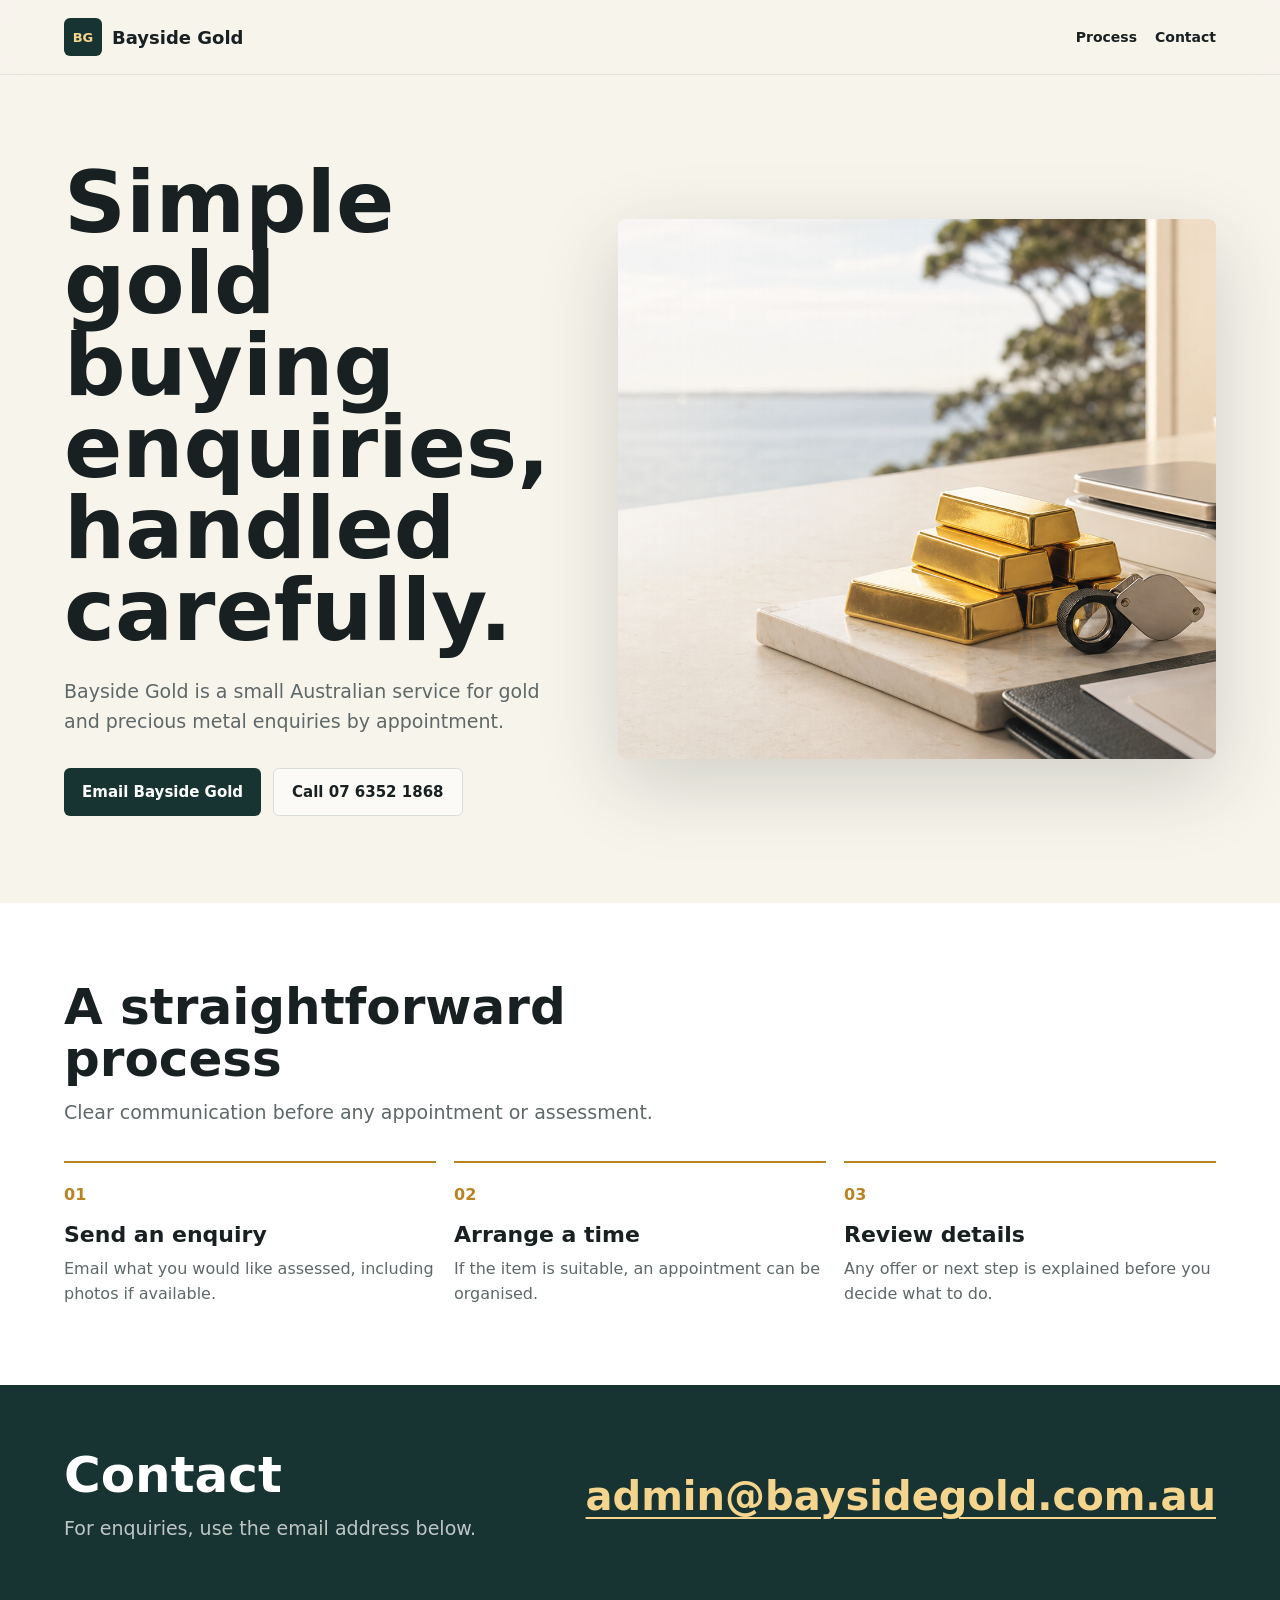
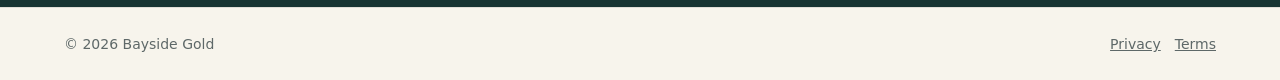
==== index.html @ e3c2812b "Create Bayside Gold website" ====
<!doctype html>
<html lang="en-AU">
  <head>
    <meta charset="utf-8">
    <meta name="viewport" content="width=device-width, initial-scale=1">
    <title>Bayside Gold | Gold Buying Enquiries</title>
    <meta name="description" content="Bayside Gold handles simple gold and precious metal buying enquiries by appointment.">
    <link rel="stylesheet" href="styles.css">
  </head>
  <body>
    <header class="site-header">
      <a class="brand" href="index.html" aria-label="Bayside Gold home">
        <span class="brand-mark">BG</span>
        <span>Bayside Gold</span>
      </a>
      <nav aria-label="Main navigation">
        <a href="#process">Process</a>
        <a href="#contact">Contact</a>
      </nav>
    </header>

    <main>
      <section class="hero">
        <div class="hero-copy">
          <h1>Simple gold buying enquiries, handled carefully.</h1>
          <p>Bayside Gold is a small Australian service for gold and precious metal enquiries by appointment.</p>
          <div class="hero-actions">
            <a class="button primary" href="mailto:admin@baysidegold.com.au">Email Bayside Gold</a>
            <a class="button secondary" href="tel:+617635218868">Call 07 6352 1868</a>
          </div>
        </div>
        <div class="hero-image" role="img" aria-label="Gold bars and a scale on a clean coastal workbench"></div>
      </section>

      <section class="section" id="process">
        <div class="section-heading">
          <h2>A straightforward process</h2>
          <p>Clear communication before any appointment or assessment.</p>
        </div>
        <div class="steps">
          <article>
            <span>01</span>
            <h3>Send an enquiry</h3>
            <p>Email what you would like assessed, including photos if available.</p>
          </article>
          <article>
            <span>02</span>
            <h3>Arrange a time</h3>
            <p>If the item is suitable, an appointment can be organised.</p>
          </article>
          <article>
            <span>03</span>
            <h3>Review details</h3>
            <p>Any offer or next step is explained before you decide what to do.</p>
          </article>
        </div>
      </section>

      <section class="contact-band" id="contact">
        <div>
          <h2>Contact</h2>
          <p>For enquiries, use the email address below.</p>
        </div>
        <a class="contact-link" href="mailto:admin@baysidegold.com.au">admin@baysidegold.com.au</a>
      </section>
    </main>

    <footer>
      <span>&copy; 2026 Bayside Gold</span>
      <span>
        <a href="privacy.html">Privacy</a>
        <a href="terms.html">Terms</a>
      </span>
    </footer>
  </body>
</html>
---- styles.css ----
:root {
  color-scheme: light;
  --ink: #192021;
  --muted: #5e6868;
  --line: #d8dedb;
  --paper: #f7f4ec;
  --white: #ffffff;
  --gold: #b88323;
  --deep: #173432;
}

* {
  box-sizing: border-box;
}

body {
  margin: 0;
  font-family: Inter, ui-sans-serif, system-ui, -apple-system, BlinkMacSystemFont, "Segoe UI", sans-serif;
  color: var(--ink);
  background: var(--paper);
}

a {
  color: inherit;
}

.site-header {
  min-height: 72px;
  display: flex;
  align-items: center;
  justify-content: space-between;
  gap: 24px;
  padding: 18px clamp(20px, 5vw, 72px);
  background: rgba(247, 244, 236, 0.92);
  border-bottom: 1px solid rgba(25, 32, 33, 0.08);
  position: sticky;
  top: 0;
  z-index: 10;
  backdrop-filter: blur(12px);
}

.brand {
  display: inline-flex;
  align-items: center;
  gap: 10px;
  text-decoration: none;
  font-weight: 800;
  font-size: 18px;
}

.brand-mark {
  width: 38px;
  height: 38px;
  display: grid;
  place-items: center;
  border-radius: 6px;
  background: var(--deep);
  color: #f5d58d;
  font-size: 13px;
  letter-spacing: 0;
}

nav {
  display: flex;
  gap: 18px;
  font-size: 14px;
  font-weight: 700;
}

nav a {
  text-decoration: none;
}

.hero {
  display: grid;
  grid-template-columns: minmax(0, 0.9fr) minmax(320px, 1.1fr);
  min-height: calc(100vh - 72px);
  padding: clamp(28px, 5vw, 72px);
  gap: clamp(28px, 5vw, 64px);
  align-items: center;
}

.hero-copy {
  max-width: 640px;
}

h1,
h2,
h3,
p {
  margin-top: 0;
}

h1 {
  font-size: clamp(44px, 7vw, 86px);
  line-height: 0.95;
  margin-bottom: 24px;
  letter-spacing: 0;
}

.hero p,
.section-heading p,
.contact-band p,
.legal-page p {
  color: var(--muted);
  font-size: 19px;
  line-height: 1.6;
}

.hero-actions {
  display: flex;
  flex-wrap: wrap;
  gap: 12px;
  margin-top: 32px;
}

.button {
  display: inline-flex;
  align-items: center;
  justify-content: center;
  min-height: 48px;
  border-radius: 6px;
  padding: 0 18px;
  font-size: 15px;
  font-weight: 800;
  text-decoration: none;
}

.primary {
  background: var(--deep);
  color: var(--white);
}

.secondary {
  border: 1px solid var(--line);
  background: rgba(255, 255, 255, 0.56);
}

.hero-image {
  min-height: 540px;
  border-radius: 8px;
  background-image: linear-gradient(90deg, rgba(247, 244, 236, 0.2), rgba(247, 244, 236, 0)), url("assets/hero-gold.png");
  background-size: cover;
  background-position: center;
  box-shadow: 0 24px 80px rgba(36, 40, 30, 0.18);
}

.section {
  padding: 78px clamp(20px, 5vw, 72px);
  background: var(--white);
}

.section-heading {
  max-width: 700px;
  margin-bottom: 34px;
}

h2 {
  font-size: clamp(30px, 4vw, 50px);
  line-height: 1.04;
  margin-bottom: 12px;
  letter-spacing: 0;
}

.steps {
  display: grid;
  grid-template-columns: repeat(3, minmax(0, 1fr));
  gap: 18px;
}

.steps article {
  border-top: 2px solid var(--gold);
  padding: 22px 0 0;
}

.steps span {
  display: block;
  color: var(--gold);
  font-weight: 900;
  margin-bottom: 18px;
}

.steps h3 {
  font-size: 22px;
  margin-bottom: 10px;
}

.steps p {
  color: var(--muted);
  line-height: 1.55;
  margin-bottom: 0;
}

.contact-band {
  display: flex;
  align-items: center;
  justify-content: space-between;
  gap: 28px;
  padding: 64px clamp(20px, 5vw, 72px);
  background: var(--deep);
  color: var(--white);
}

.contact-band p {
  color: rgba(255, 255, 255, 0.72);
  margin-bottom: 0;
}

.contact-link {
  color: #f5d58d;
  font-size: clamp(22px, 4vw, 40px);
  font-weight: 900;
  text-decoration-thickness: 2px;
  text-underline-offset: 7px;
  overflow-wrap: anywhere;
}

.legal-page {
  max-width: 760px;
  min-height: calc(100vh - 170px);
  padding: 84px clamp(20px, 5vw, 72px);
}

footer {
  display: flex;
  align-items: center;
  justify-content: space-between;
  gap: 18px;
  padding: 28px clamp(20px, 5vw, 72px);
  border-top: 1px solid rgba(25, 32, 33, 0.1);
  color: var(--muted);
  font-size: 14px;
}

footer span:last-child {
  display: flex;
  gap: 14px;
}

@media (max-width: 820px) {
  .site-header {
    align-items: flex-start;
    flex-direction: column;
  }

  .hero {
    grid-template-columns: 1fr;
    min-height: auto;
  }

  .hero-image {
    min-height: 320px;
    order: -1;
  }

  .steps {
    grid-template-columns: 1fr;
  }

  .contact-band,
  footer {
    align-items: flex-start;
    flex-direction: column;
  }
}
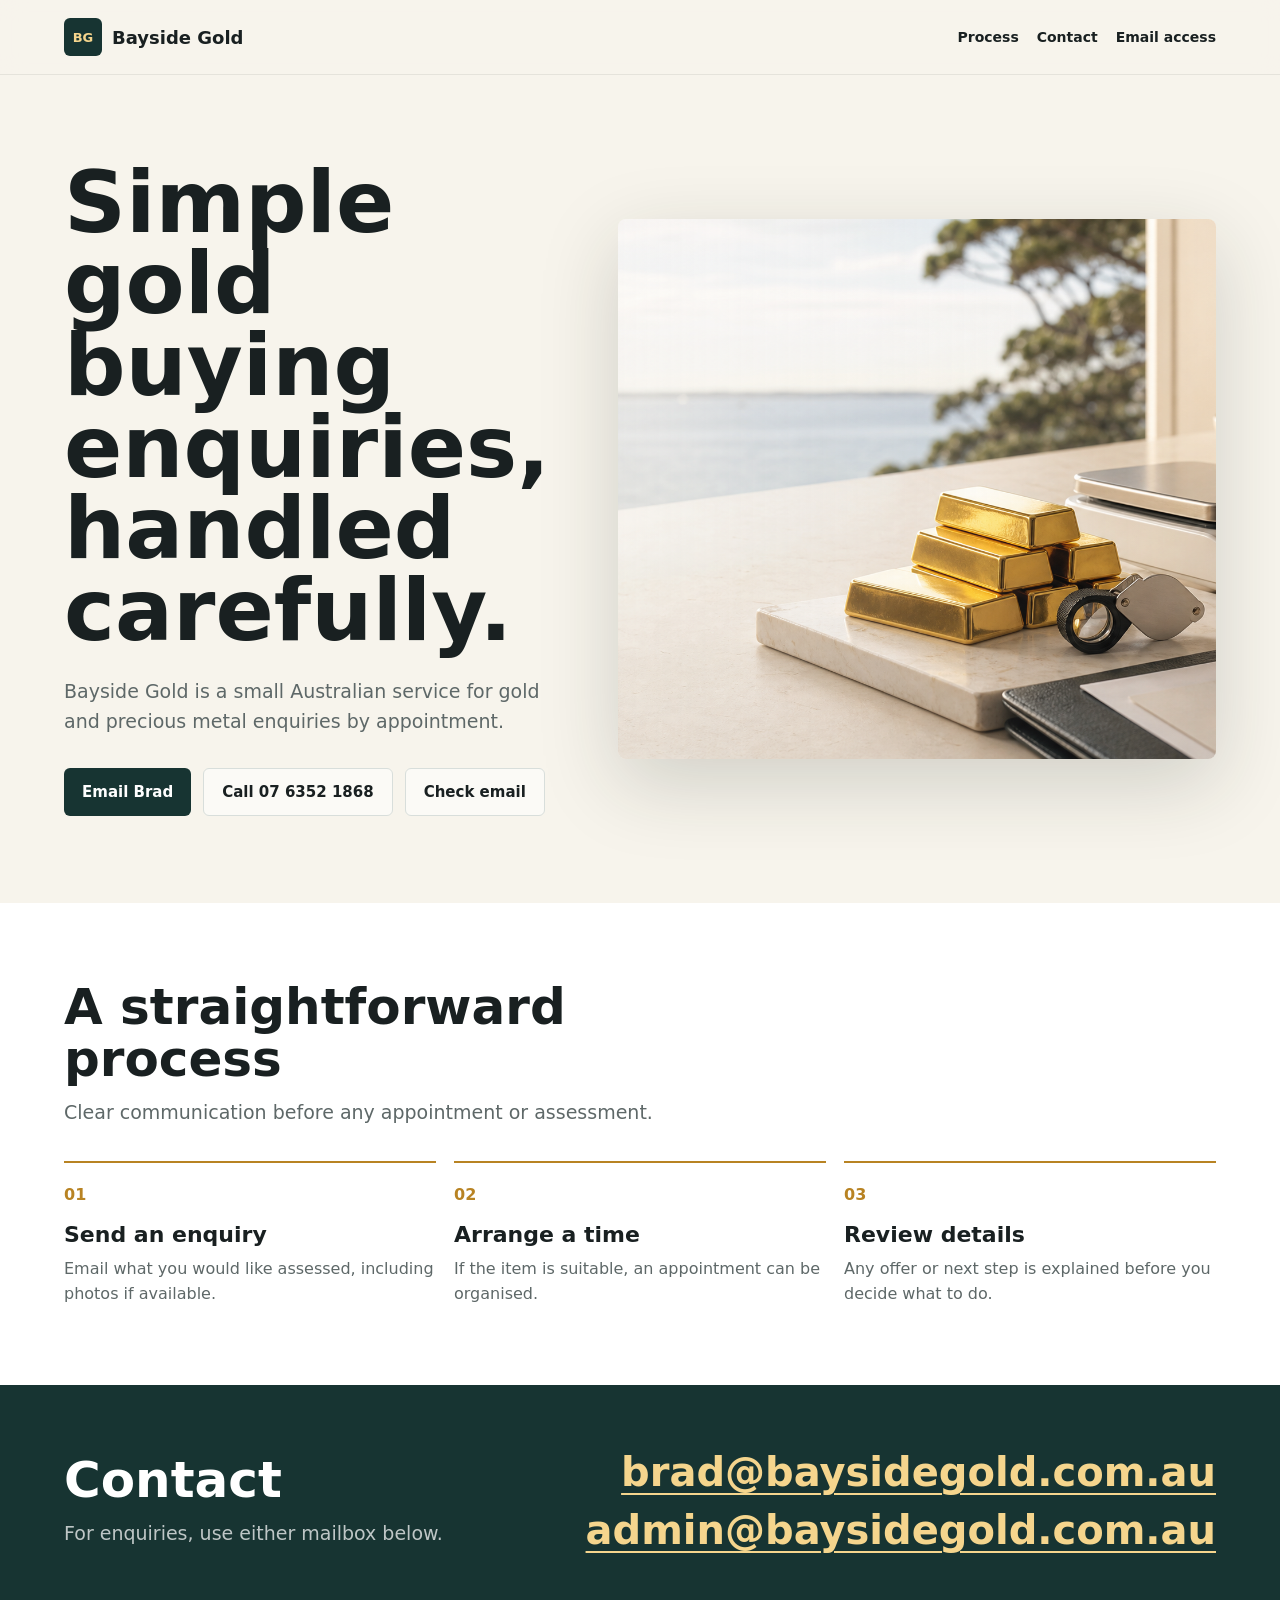
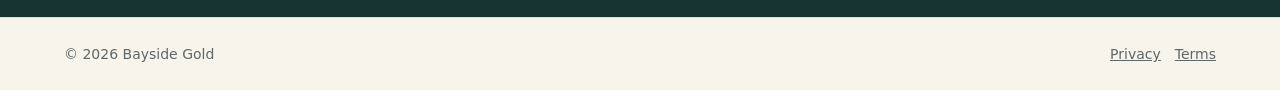
==== commit 6b26b546: "Add email access page" ====
--- a/index.html
+++ b/index.html
@@ -16,6 +16,7 @@
       <nav aria-label="Main navigation">
         <a href="#process">Process</a>
         <a href="#contact">Contact</a>
+        <a href="mail.html">Email access</a>
       </nav>
     </header>
 
@@ -25,8 +26,9 @@
           <h1>Simple gold buying enquiries, handled carefully.</h1>
           <p>Bayside Gold is a small Australian service for gold and precious metal enquiries by appointment.</p>
           <div class="hero-actions">
-            <a class="button primary" href="mailto:admin@baysidegold.com.au">Email Bayside Gold</a>
+            <a class="button primary" href="mailto:brad@baysidegold.com.au">Email Brad</a>
             <a class="button secondary" href="tel:+617635218868">Call 07 6352 1868</a>
+            <a class="button secondary" href="mail.html">Check email</a>
           </div>
         </div>
         <div class="hero-image" role="img" aria-label="Gold bars and a scale on a clean coastal workbench"></div>
@@ -59,9 +61,12 @@
       <section class="contact-band" id="contact">
         <div>
           <h2>Contact</h2>
-          <p>For enquiries, use the email address below.</p>
+          <p>For enquiries, use either mailbox below.</p>
         </div>
-        <a class="contact-link" href="mailto:admin@baysidegold.com.au">admin@baysidegold.com.au</a>
+        <div class="contact-links" aria-label="Bayside Gold email addresses">
+          <a class="contact-link" href="mailto:brad@baysidegold.com.au">brad@baysidegold.com.au</a>
+          <a class="contact-link" href="mailto:admin@baysidegold.com.au">admin@baysidegold.com.au</a>
+        </div>
       </section>
     </main>
 
--- a/styles.css
+++ b/styles.css
@@ -206,13 +206,86 @@
   margin-bottom: 0;
 }
 
+.contact-links {
+  display: grid;
+  gap: 12px;
+  justify-items: end;
+}
+
 .contact-link {
   color: #f5d58d;
-  font-size: clamp(22px, 4vw, 40px);
+  font-size: clamp(20px, 4vw, 40px);
   font-weight: 900;
   text-decoration-thickness: 2px;
   text-underline-offset: 7px;
   overflow-wrap: anywhere;
+}
+
+.mail-page {
+  min-height: calc(100vh - 72px);
+}
+
+.mail-hero {
+  display: grid;
+  align-items: center;
+  min-height: 56vh;
+  padding: clamp(48px, 8vw, 110px) clamp(20px, 5vw, 72px);
+  background: var(--deep);
+  color: var(--white);
+}
+
+.mail-hero > div {
+  max-width: 820px;
+}
+
+.mail-hero p {
+  max-width: 620px;
+  color: rgba(255, 255, 255, 0.72);
+  font-size: 20px;
+  line-height: 1.6;
+}
+
+.mail-hero .secondary {
+  color: var(--white);
+  border-color: rgba(255, 255, 255, 0.24);
+  background: rgba(255, 255, 255, 0.08);
+}
+
+.mail-section {
+  background: var(--paper);
+}
+
+.mailboxes {
+  display: grid;
+  grid-template-columns: repeat(2, minmax(0, 1fr));
+  gap: 18px;
+}
+
+.mailboxes article {
+  padding: 26px;
+  border: 1px solid var(--line);
+  border-radius: 8px;
+  background: var(--white);
+}
+
+.mailboxes span {
+  display: block;
+  color: var(--gold);
+  font-size: 13px;
+  font-weight: 900;
+  margin-bottom: 14px;
+  text-transform: uppercase;
+}
+
+.mailboxes h3 {
+  font-size: clamp(22px, 3vw, 34px);
+  overflow-wrap: anywhere;
+}
+
+.mailboxes a {
+  color: var(--deep);
+  font-weight: 900;
+  text-underline-offset: 5px;
 }
 
 .legal-page {
@@ -262,4 +335,12 @@
     align-items: flex-start;
     flex-direction: column;
   }
-}
+
+  .contact-links {
+    justify-items: start;
+  }
+
+  .mailboxes {
+    grid-template-columns: 1fr;
+  }
+}
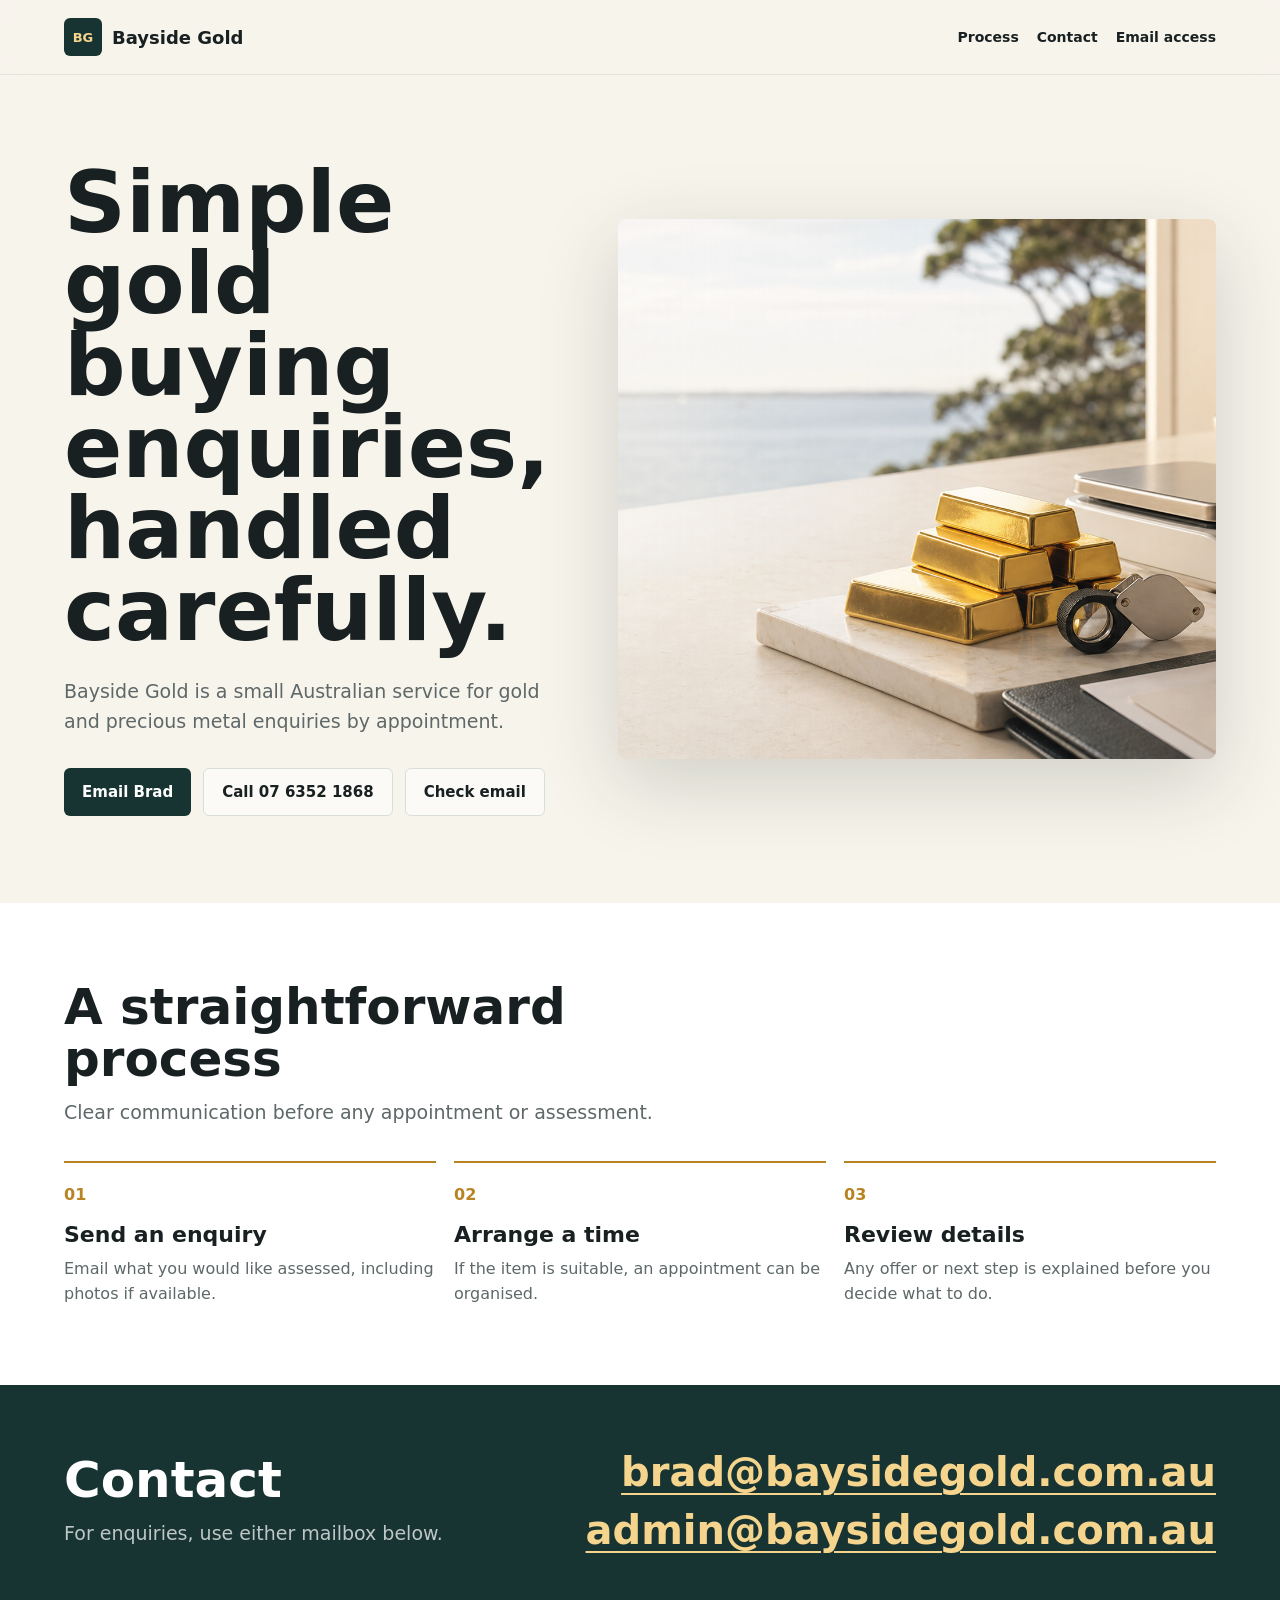
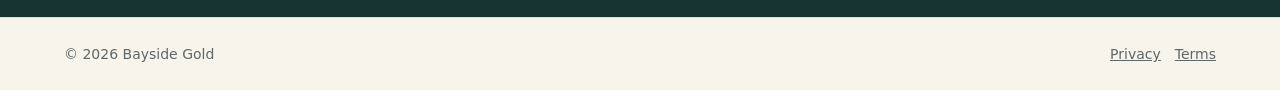
==== commit 86b8c4c2: "Fix site links and HTTPS metadata" ====
--- a/index.html
+++ b/index.html
@@ -5,6 +5,8 @@
     <meta name="viewport" content="width=device-width, initial-scale=1">
     <title>Bayside Gold | Gold Buying Enquiries</title>
     <meta name="description" content="Bayside Gold handles simple gold and precious metal buying enquiries by appointment.">
+    <link rel="canonical" href="https://baysidegold.com.au/">
+    <link rel="preload" href="assets/hero-gold.png" as="image">
     <link rel="stylesheet" href="styles.css">
   </head>
   <body>
@@ -26,7 +28,7 @@
           <h1>Simple gold buying enquiries, handled carefully.</h1>
           <p>Bayside Gold is a small Australian service for gold and precious metal enquiries by appointment.</p>
           <div class="hero-actions">
-            <a class="button primary" href="mailto:brad@baysidegold.com.au">Email Brad</a>
+            <a class="button primary" href="mailto:brad@baysidegold.com.au?subject=Bayside%20Gold%20enquiry">Email Brad</a>
             <a class="button secondary" href="tel:+617635218868">Call 07 6352 1868</a>
             <a class="button secondary" href="mail.html">Check email</a>
           </div>
@@ -64,8 +66,8 @@
           <p>For enquiries, use either mailbox below.</p>
         </div>
         <div class="contact-links" aria-label="Bayside Gold email addresses">
-          <a class="contact-link" href="mailto:brad@baysidegold.com.au">brad@baysidegold.com.au</a>
-          <a class="contact-link" href="mailto:admin@baysidegold.com.au">admin@baysidegold.com.au</a>
+          <a class="contact-link" href="mailto:brad@baysidegold.com.au?subject=Bayside%20Gold%20enquiry">brad@baysidegold.com.au</a>
+          <a class="contact-link" href="mailto:admin@baysidegold.com.au?subject=Bayside%20Gold%20enquiry">admin@baysidegold.com.au</a>
         </div>
       </section>
     </main>
--- a/styles.css
+++ b/styles.css
@@ -124,6 +124,13 @@
   font-size: 15px;
   font-weight: 800;
   text-decoration: none;
+  transition: transform 150ms ease, box-shadow 150ms ease, border-color 150ms ease;
+}
+
+.button:hover,
+.button:focus-visible {
+  transform: translateY(-1px);
+  box-shadow: 0 10px 24px rgba(23, 52, 50, 0.16);
 }
 
 .primary {
@@ -139,7 +146,10 @@
 .hero-image {
   min-height: 540px;
   border-radius: 8px;
-  background-image: linear-gradient(90deg, rgba(247, 244, 236, 0.2), rgba(247, 244, 236, 0)), url("assets/hero-gold.png");
+  background-color: #d7b56b;
+  background-image:
+    linear-gradient(90deg, rgba(247, 244, 236, 0.2), rgba(247, 244, 236, 0)),
+    url("assets/hero-gold.png");
   background-size: cover;
   background-position: center;
   box-shadow: 0 24px 80px rgba(36, 40, 30, 0.18);
